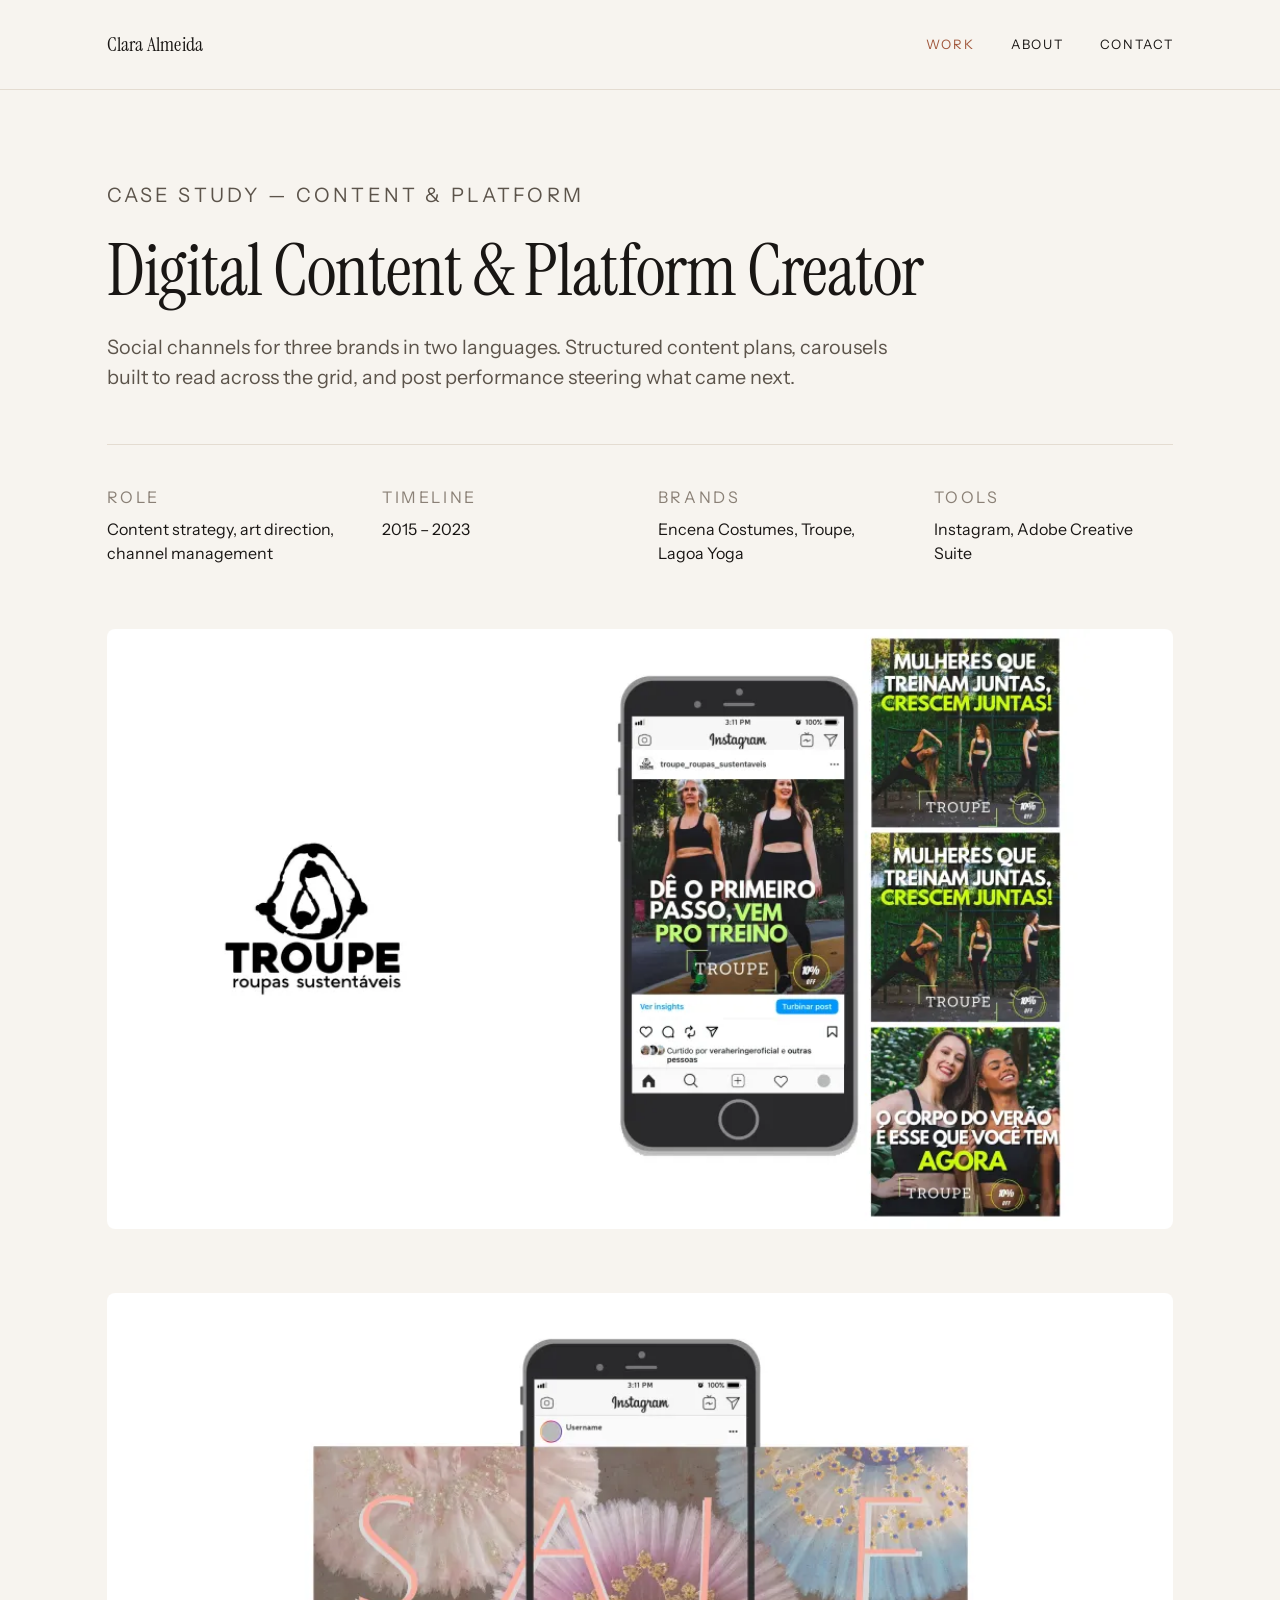
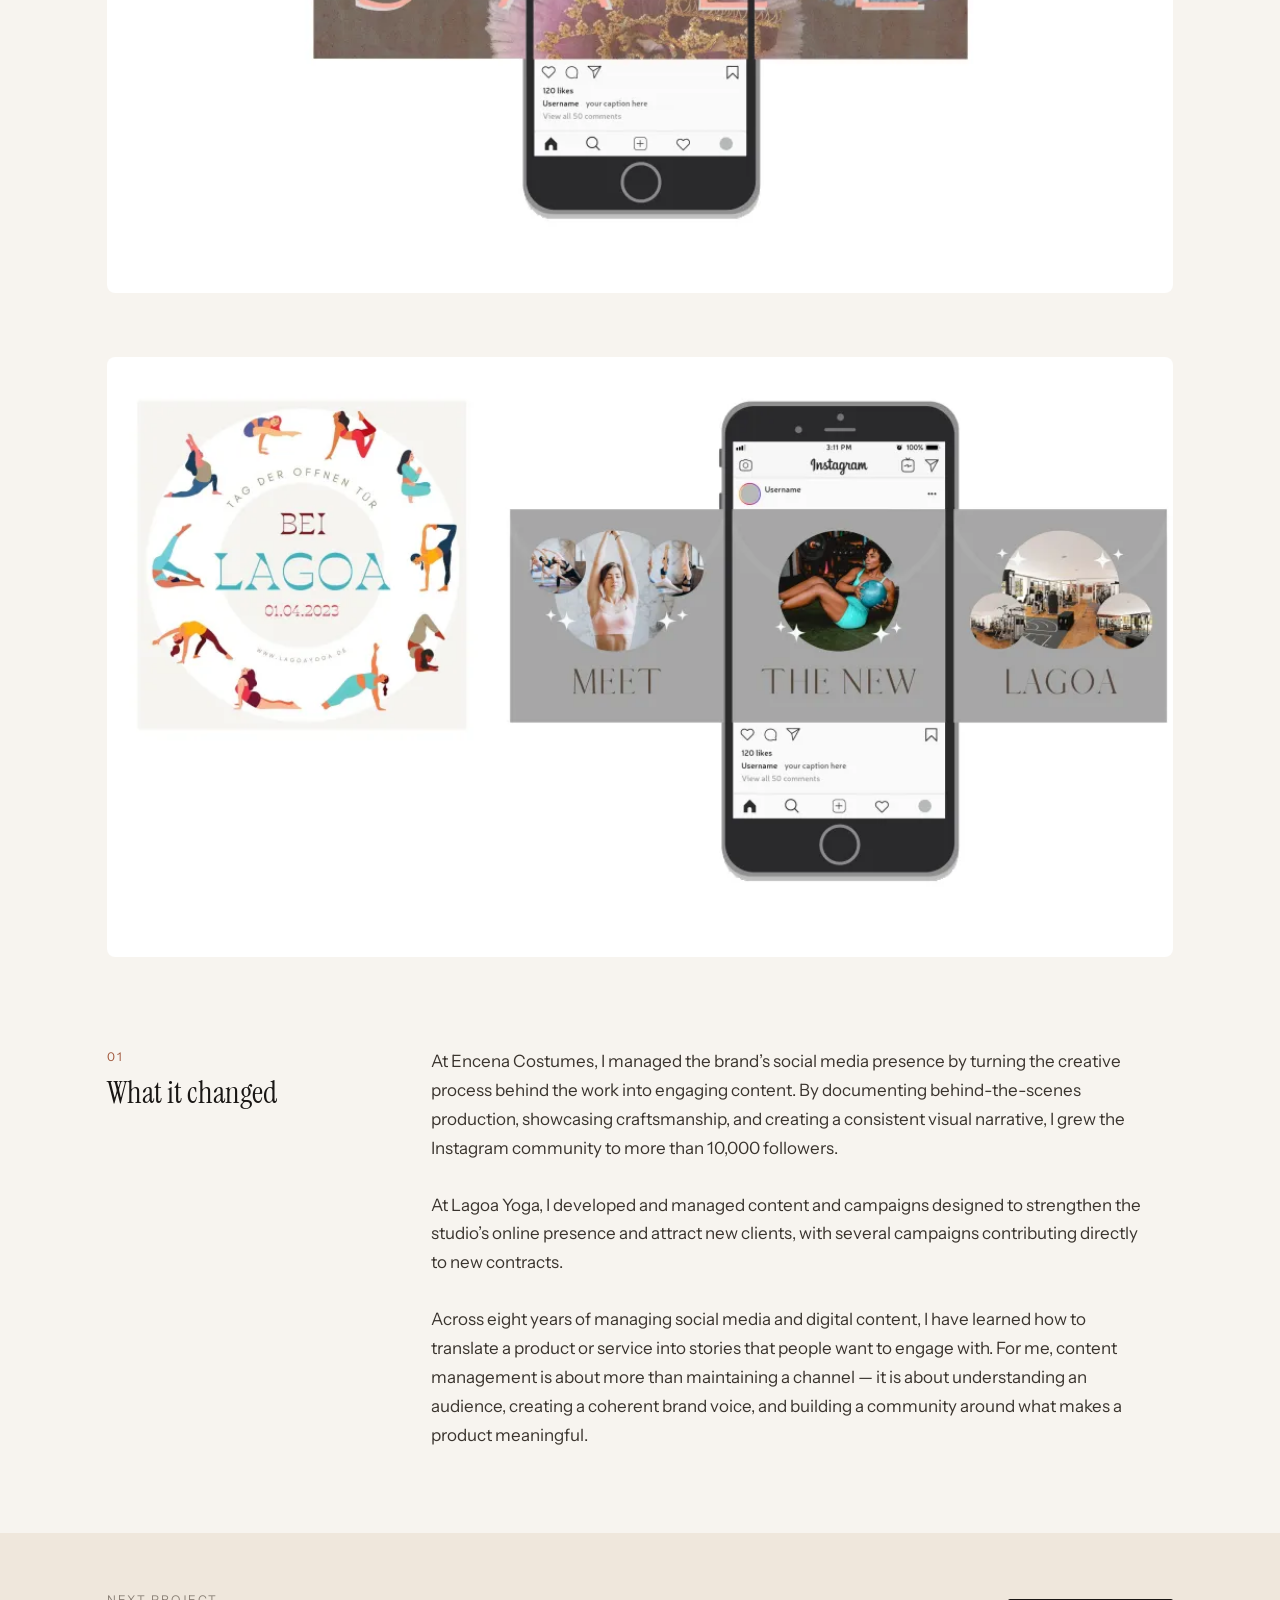
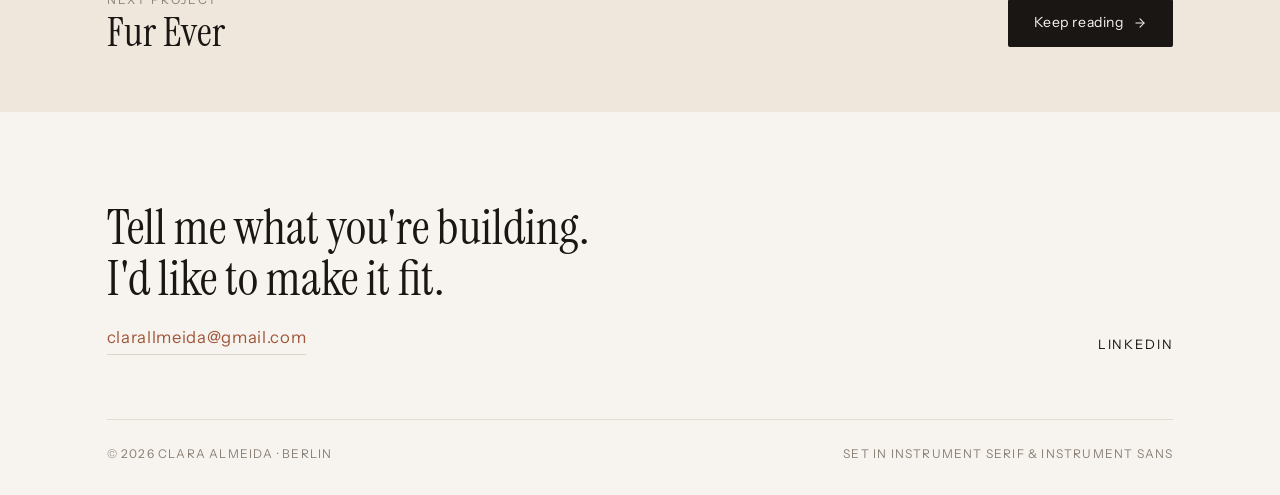
==== digital-content.html @ 54a71d94 "Publish portfolio site Static site for clarallmeida.com: home, work index, about, four case studies " ====
<!doctype html>
<html lang="en" class="no-js">
<head>
<meta charset="utf-8">
<script>document.documentElement.className=document.documentElement.className.replace(/\bno-js\b/,"js");</script>
<meta name="viewport" content="width=device-width, initial-scale=1">
<title>Digital Content &amp; Platform Creator — Clara Almeida</title>
<meta name="description" content="Social channels for three brands in two languages: content strategy, campaign design and platform work for Encena Costumes, Troupe and Lagoa Yoga. By Clara Almeida.">
<link rel="canonical" href="https://clarallmeida.com/digital-content.html">
<link rel="icon" href="favicon-32.png" sizes="32x32" type="image/png">
<link rel="apple-touch-icon" href="apple-touch-icon.png">
<meta property="og:url" content="https://clarallmeida.com/digital-content.html">
<meta property="og:image" content="https://clarallmeida.com/images/og-card.jpg">
<meta property="og:image:width" content="1200">
<meta property="og:image:height" content="630">
<meta property="og:type" content="article">
<meta name="twitter:card" content="summary_large_image">
<link rel="preconnect" href="https://fonts.googleapis.com">
<link rel="preconnect" href="https://fonts.gstatic.com" crossorigin>
<link rel="stylesheet" href="https://fonts.googleapis.com/css2?family=Instrument+Sans:wght@400;500;600&family=Instrument+Serif:ital@0;1&display=swap">
<link rel="stylesheet" href="styles.css">
</head>
<body>

<a class="skip-link" href="#main">Skip to content</a>

<header class="site-header">
  <div class="wrap">
    <a class="wordmark" href="index.html">Clara Almeida</a>
    <button class="nav-toggle" type="button" aria-expanded="false" aria-controls="primary-nav" aria-label="Menu">
      <svg width="22" height="22" viewBox="0 0 24 24" fill="none" stroke="currentColor" stroke-width="1.6" stroke-linecap="round" aria-hidden="true"><path d="M4 7h16"/><path d="M4 12h16"/><path d="M4 17h16"/></svg>
    </button>
    <nav class="nav" id="primary-nav" aria-label="Primary">
      <a href="work.html" aria-current="page">Work</a>
      <a href="about.html">About</a>
      <a href="#contact">Contact</a>
    </nav>
  </div>
</header>

<main id="main">

  <article>

    <div class="wrap cs-head">
      <p class="label">Case study — Content &amp; platform</p>
      <h1>Digital Content &amp; Platform Creator</h1>
      <p>Social channels for three brands in two languages. Structured content plans, carousels built to read across the grid, and post performance steering what came next.</p>
    </div>

    <div class="wrap">
      <div class="cs-meta">
        <div>
          <p class="label">Role</p>
          <p>Content strategy, art direction, channel management</p>
        </div>
        <div>
          <p class="label">Timeline</p>
          <p>2015 – 2023</p>
        </div>
        <div>
          <p class="label">Brands</p>
          <p>Encena Costumes, Troupe, Lagoa Yoga</p>
        </div>
        <div>
          <p class="label">Tools</p>
          <p>Instagram, Adobe Creative Suite</p>
        </div>
      </div>

      <div class="shots">
        <figure class="shot reveal">
          <img src="images/content-troupe.webp" alt="Troupe: the logo, a live Instagram post with its insights panel open, and three campaign posts in Portuguese" width="1024" height="576" loading="lazy">
        </figure>

        <figure class="shot reveal">
          <img src="images/content-ballet.webp" alt="Encena Costumes sale campaign: one photograph of tutus split across three Instagram tiles to spell SALE" width="1024" height="576" loading="lazy">
        </figure>

        <figure class="shot reveal">
          <img src="images/content-lagoa.webp" alt="Lagoa Yoga: an open-day graphic in German and a three-tile carousel reading MEET THE NEW LAGOA" width="1024" height="576" loading="lazy">
        </figure>
      </div>

      <section class="cs-section reveal">
        <div class="cs-section__no">
          <span>01</span>
          <h2>What it changed</h2>
        </div>
        <div class="cs-section__body">
          <p class="prose">At Encena Costumes, I managed the brand’s social media presence by turning the creative process behind the work into engaging content. By documenting behind-the-scenes production, showcasing craftsmanship, and creating a consistent visual narrative, I grew the Instagram community to more than 10,000 followers.</p>
          <p class="prose">At Lagoa Yoga, I developed and managed content and campaigns designed to strengthen the studio’s online presence and attract new clients, with several campaigns contributing directly to new contracts.</p>
          <p class="prose">Across eight years of managing social media and digital content, I have learned how to translate a product or service into stories that people want to engage with. For me, content management is about more than maintaining a channel — it is about understanding an audience, creating a coherent brand voice, and building a community around what makes a product meaningful.</p>
        </div>
      </section>

    </div>

    <nav class="next-project" aria-label="Next project">
      <div class="wrap" style="display:flex; flex-wrap:wrap; align-items:center; justify-content:space-between; gap:32px; width:100%">
        <div>
          <p class="label">Next project</p>
          <h2>Fur Ever</h2>
        </div>
        <a class="btn" href="fur-ever.html">
          Keep reading
          <svg width="14" height="14" viewBox="0 0 24 24" fill="none" stroke="currentColor" stroke-width="1.8" stroke-linecap="round" stroke-linejoin="round" aria-hidden="true"><path d="M5 12h14"/><path d="m12 5 7 7-7 7"/></svg>
        </a>
      </div>
    </nav>

  </article>

</main>

<footer class="site-footer" id="contact">
  <div class="wrap">
    <div class="footer-top">
      <div class="footer-cta">
        <h2>Tell me what you're building.<br>I'd like to make it fit.</h2>
        <a class="link-u" href="mailto:clarallmeida@gmail.com">clarallmeida@gmail.com</a>
      </div>
      <nav class="social" aria-label="Elsewhere">
        <a href="https://www.linkedin.com/in/clarallmeida" rel="me">LinkedIn</a>
      </nav>
    </div>
    <div class="colophon">
      <span>&copy; 2026 Clara Almeida &middot; Berlin</span>
      <span>Set in Instrument Serif &amp; Instrument Sans</span>
    </div>
  </div>
</footer>

<script src="script.js"></script>
</body>
</html>
---- styles.css ----
/* ==========================================================================
   Clara Almeida — portfolio
   Direction A: "Editorial Thread"
   ========================================================================== */

:root {
  /* Palette */
  --paper:      #F7F4EF;
  --paper-2:    #EFE7DC;
  --paper-3:    #E7E4DE;
  --paper-4:    #E3E0D8;
  --ink:        #191614;
  --ink-2:      #3A342E;
  --ink-3:      #5C544B;
  --ink-4:      #8A8076;
  --rule:       #E4DCD1;
  --rule-2:     #DDD5CA;
  --accent:     #A0563A;
  --accent-dim: #D98E5F;

  /* Type */
  --serif: 'Instrument Serif', Georgia, 'Times New Roman', serif;
  --sans:  'Instrument Sans', 'Helvetica Neue', -apple-system, system-ui, sans-serif;

  /* Rhythm */
  --gutter: clamp(20px, 8.33vw, 120px);
  --section: clamp(56px, 8vw, 112px);
  --maxw: 1440px;
}

*, *::before, *::after { box-sizing: border-box; }

html { -webkit-text-size-adjust: 100%; scroll-behavior: smooth; color-scheme: light; }

@media (prefers-reduced-motion: reduce) {
  html { scroll-behavior: auto; }
  *, *::before, *::after {
    animation-duration: 0.01ms !important;
    transition-duration: 0.01ms !important;
  }
}

body {
  margin: 0;
  background: var(--paper);
  color: var(--ink);
  font-family: var(--sans);
  font-size: 17px;
  line-height: 1.6;
  -webkit-font-smoothing: antialiased;
  -moz-osx-font-smoothing: grayscale;
}

h1, h2, h3, h4 { margin: 0; font-weight: 400; }
p { margin: 0; }
ul { margin: 0; padding: 0; list-style: none; }
img, svg { max-width: 100%; height: auto; display: block; }

a { color: inherit; text-decoration: none; transition: color 0.18s ease; }
a:hover { color: var(--accent); }

:focus-visible {
  outline: 2px solid var(--accent);
  outline-offset: 3px;
  border-radius: 1px;
}

.skip-link {
  position: absolute;
  left: -9999px;
  top: 0;
  background: var(--ink);
  color: var(--paper);
  padding: 12px 20px;
  z-index: 100;
}
.skip-link:focus { left: 0; color: var(--paper); }

.wrap { max-width: var(--maxw); margin: 0 auto; padding-inline: var(--gutter); }

/* --------------------------------------------------------------------------
   Type utilities
   -------------------------------------------------------------------------- */

.serif { font-family: var(--serif); }

.label {
  font-size: 12px;
  letter-spacing: 0.16em;
  text-transform: uppercase;
  color: var(--ink-4);
}

.lead {
  font-size: clamp(17px, 1.3vw, 19px);
  line-height: 1.65;
  color: var(--ink-3);
  max-width: 620px;
  text-wrap: pretty;
}

.prose {
  font-size: clamp(17px, 1.3vw, 19px);
  line-height: 1.7;
  color: var(--ink-2);
  max-width: 720px;
  text-wrap: pretty;
}
.prose + .prose { margin-top: 1.4em; }
.prose strong { font-weight: 500; }

/* Placeholders you still have to fill in. Highlighted so they can't ship by
   accident — delete this rule once the real content is in. */
.todo {
  background: rgba(160, 86, 58, 0.10);
  box-shadow: 0 0 0 2px rgba(160, 86, 58, 0.10);
  border-radius: 2px;
}

/* --------------------------------------------------------------------------
   Header
   -------------------------------------------------------------------------- */

.site-header {
  border-bottom: 1px solid var(--rule);
  background: var(--paper);
  position: sticky;
  top: 0;
  z-index: 50;
}

.site-header .wrap {
  display: flex;
  align-items: center;
  justify-content: space-between;
  gap: 24px;
  padding-block: clamp(18px, 2.2vw, 32px);
}

.wordmark {
  font-family: var(--serif);
  font-size: clamp(19px, 1.6vw, 22px);
  letter-spacing: 0.01em;
  white-space: nowrap;
}

.nav {
  display: flex;
  gap: clamp(20px, 2.8vw, 40px);
  font-size: 13px;
  letter-spacing: 0.14em;
  text-transform: uppercase;
}
.nav a[aria-current="page"] { color: var(--accent); }

.nav-toggle {
  display: none;
  width: 44px;
  height: 44px;
  margin-right: -10px;
  align-items: center;
  justify-content: center;
  background: none;
  border: 0;
  color: inherit;
  cursor: pointer;
}

@media (max-width: 720px) {
  .nav-toggle { display: flex; }
  .nav {
    position: absolute;
    left: 0;
    right: 0;
    top: 100%;
    flex-direction: column;
    gap: 0;
    background: var(--paper);
    border-bottom: 1px solid var(--rule);
    padding: 8px var(--gutter) 24px;
    display: none;
  }
  .nav.is-open { display: flex; }
  .nav a { padding-block: 14px; border-bottom: 1px solid var(--rule); }
}

/* --------------------------------------------------------------------------
   Hero
   -------------------------------------------------------------------------- */

.hero {
  display: flex;
  flex-direction: column;
  gap: clamp(20px, 2.6vw, 40px);
  padding-block: clamp(64px, 8.5vw, 128px) clamp(56px, 7.5vw, 112px);
}

.status {
  display: flex;
  align-items: center;
  gap: 12px;
  font-size: 12px;
  letter-spacing: 0.16em;
  text-transform: uppercase;
  color: var(--ink-4);
}
.status::before {
  content: "";
  width: 7px;
  height: 7px;
  border-radius: 50%;
  background: var(--accent);
  flex: none;
}

.hero h1 {
  font-family: var(--serif);
  font-size: clamp(38px, 6vw, 86px);
  line-height: 1.03;
  letter-spacing: -0.015em;
  max-width: 1020px;
  text-wrap: pretty;
}
.hero h1 em { font-style: italic; color: var(--accent); }

.page-head {
  display: flex;
  flex-direction: column;
  gap: clamp(16px, 1.8vw, 24px);
  padding-block: clamp(56px, 7.5vw, 112px) clamp(32px, 4vw, 56px);
}
.page-head h1 {
  font-family: var(--serif);
  font-size: clamp(42px, 5vw, 72px);
  line-height: 1.05;
  letter-spacing: -0.01em;
}

/* --------------------------------------------------------------------------
   Buttons & links
   -------------------------------------------------------------------------- */

.actions {
  display: flex;
  flex-wrap: wrap;
  align-items: center;
  gap: clamp(16px, 2vw, 28px);
  margin-top: 4px;
}

.btn {
  display: inline-flex;
  align-items: center;
  gap: 10px;
  min-height: 48px;
  padding: 0 26px;
  background: var(--ink);
  color: var(--paper);
  border-radius: 2px;
  font-size: 14px;
  letter-spacing: 0.04em;
  transition: background 0.18s ease, color 0.18s ease;
}
.btn:hover { background: var(--accent); color: var(--paper); }
.btn svg { flex: none; }

.link-u {
  display: inline-flex;
  align-items: center;
  gap: 9px;
  font-size: 14px;
  letter-spacing: 0.04em;
  border-bottom: 1px solid var(--rule-2);
  padding-bottom: 3px;
  transition: border-color 0.18s ease, color 0.18s ease;
}
.link-u:hover { border-color: var(--accent); }
.link-u--accent { color: var(--accent); border-bottom-color: transparent; }
.link-u--accent:hover { color: var(--ink); }

.link-arrow svg { transition: transform 0.18s ease; }
.link-arrow:hover svg { transform: translateX(3px); }

/* --------------------------------------------------------------------------
   Section headers
   -------------------------------------------------------------------------- */

.rule-head {
  display: flex;
  align-items: baseline;
  justify-content: space-between;
  gap: 24px;
  border-top: 1px solid var(--ink);
  padding-top: 20px;
}

/* --------------------------------------------------------------------------
   Tags
   -------------------------------------------------------------------------- */

.tags { display: flex; flex-wrap: wrap; gap: 8px; }
.tag {
  font-size: 11px;
  letter-spacing: 0.12em;
  text-transform: uppercase;
  color: var(--ink-3);
  border: 1px solid var(--rule-2);
  padding: 7px 12px;
  border-radius: 2px;
  white-space: nowrap;
}

/* --------------------------------------------------------------------------
   Featured projects (home)
   -------------------------------------------------------------------------- */

.projects {
  display: flex;
  flex-direction: column;
  gap: clamp(56px, 7vw, 96px);
  padding-block: clamp(48px, 5vw, 72px) clamp(64px, 8vw, 120px);
}

/* Two columns: the work on the left, what it is on the right. Collapses to
   a single column on narrow screens. */
.project {
  display: grid;
  grid-template-columns: minmax(0, 1.1fr) minmax(0, 1fr);
  gap: clamp(32px, 5vw, 72px);
  align-items: center;
}

.project__media {
  width: 100%;
  aspect-ratio: 3 / 2;
  background: var(--paper-2);
  overflow: hidden;
  position: relative;
}
.project__media svg,
.project__media img,
.project__media video {
  width: 100%;
  height: 100%;
  object-fit: cover;
  transition: transform 0.6s cubic-bezier(0.2, 0.7, 0.3, 1);
}
.project:hover .project__media svg,
.project:hover .project__media img,
.project:hover .project__media video { transform: scale(1.02); }

.project__meta {
  display: flex;
  flex-direction: column;
  align-items: flex-start;
  gap: clamp(20px, 2.4vw, 32px);
}
.project__text { display: flex; flex-direction: column; gap: 12px; max-width: 620px; }
.project__text h2 {
  font-family: var(--serif);
  font-size: clamp(30px, 3vw, 42px);
  line-height: 1.1;
}
.project__text p { font-size: clamp(16px, 1.25vw, 18px); line-height: 1.6; color: var(--ink-3); }

.project__side {
  display: flex;
  flex-direction: column;
  align-items: flex-start;
  gap: 18px;
  flex: none;
}

/* A card that runs full width instead: what it is on top, the work beneath.
   Suits landscape media, where two columns would only shrink it. */
.project--stacked {
  grid-template-columns: 1fr;
  gap: clamp(24px, 3vw, 40px);
}
/* Match the media box to the footage, so nothing is cropped off the sides. */
.project--stacked .project__media { aspect-ratio: 1280 / 1000; }
.project--stacked .project__meta {
  order: 1;
  flex-direction: row;
  align-items: flex-start;
  justify-content: space-between;
  gap: clamp(24px, 4vw, 64px);
}
.project--stacked .project__media { order: 2; }
.project--stacked .project__side { align-items: flex-end; }

@media (max-width: 900px) {
  .project { grid-template-columns: 1fr; gap: 28px; }
  .project--stacked .project__meta {
    flex-direction: column;
    align-items: flex-start;
    gap: 20px;
  }
  .project--stacked .project__side { align-items: flex-start; }
}

/* --------------------------------------------------------------------------
   Work index
   -------------------------------------------------------------------------- */

.filters { display: flex; flex-wrap: wrap; gap: 10px; padding-bottom: 40px; }
.filter {
  font-size: 12px;
  letter-spacing: 0.12em;
  text-transform: uppercase;
  color: var(--ink-3);
  border: 1px solid var(--rule-2);
  background: none;
  padding: 10px 16px;
  border-radius: 2px;
  cursor: pointer;
  font-family: inherit;
  transition: background 0.18s ease, color 0.18s ease, border-color 0.18s ease;
}
.filter:hover { border-color: var(--ink-4); }
.filter[aria-pressed="true"] {
  background: var(--ink);
  color: var(--paper);
  border-color: var(--ink);
}

.index { display: flex; flex-direction: column; padding-bottom: 40px; }

.index__row {
  display: grid;
  grid-template-columns: 56px minmax(0, 1fr) minmax(0, 1fr) minmax(200px, 220px) 40px;
  gap: clamp(16px, 2.2vw, 32px);
  align-items: center;
  border-top: 1px solid var(--rule);
  padding-block: 30px;
  transition: background 0.18s ease;
}
.index__row:first-child { border-top-color: var(--ink); }
.index__row:last-child { border-bottom: 1px solid var(--rule); }
.index__row:hover { background: rgba(160, 86, 58, 0.035); }
.index__row[hidden] { display: none; }

.index__no { font-size: 12px; letter-spacing: 0.1em; color: var(--ink-4); }
.index__row h2 {
  font-family: var(--serif);
  font-size: clamp(26px, 2.4vw, 34px);
  line-height: 1.15;
}
.index__row p { font-size: 15px; line-height: 1.55; color: var(--ink-3); }
.index__go { justify-self: end; color: var(--accent); }
.index__go svg { transition: transform 0.18s ease; }
.index__row:hover .index__go svg { transform: translate(2px, -2px); }

@media (max-width: 1024px) {
  .index__row {
    grid-template-columns: 40px minmax(0, 1fr) 40px;
    row-gap: 12px;
    align-items: start;
  }
  .index__no { grid-row: 1; }
  .index__row h2 { grid-column: 2; }
  .index__row p { grid-column: 2; }
  .index__row .tags { grid-column: 2; }
  .index__go { grid-column: 3; grid-row: 1; }
}

/* --------------------------------------------------------------------------
   Dark bands
   -------------------------------------------------------------------------- */

.band-dark {
  background: var(--ink);
  color: var(--paper);
  padding-block: clamp(56px, 7vw, 96px);
}
.band-dark .label { color: var(--ink-4); }
.band-dark a { color: var(--paper); }
.band-dark a:hover { color: var(--accent-dim); }

.cols-3 {
  display: grid;
  grid-template-columns: repeat(3, minmax(0, 1fr));
  gap: clamp(28px, 4vw, 56px);
}
.cols-2 {
  display: grid;
  grid-template-columns: repeat(2, minmax(0, 1fr));
  gap: clamp(28px, 4vw, 56px);
}
.col { display: flex; flex-direction: column; gap: 12px; }
.col p { font-size: clamp(16px, 1.2vw, 17px); line-height: 1.55; }

@media (max-width: 860px) {
  .cols-3, .cols-2 { grid-template-columns: 1fr; }
}

/* --------------------------------------------------------------------------
   Case study
   -------------------------------------------------------------------------- */

.cs-head { padding-block: clamp(64px, 7vw, 104px) clamp(32px, 4vw, 56px); }
.cs-head h1 {
  font-family: var(--serif);
  font-size: clamp(44px, 5.6vw, 80px);
  line-height: 1.02;
  letter-spacing: -0.015em;
  margin-block: 24px;
}
.cs-head p {
  font-size: clamp(18px, 1.55vw, 22px);
  line-height: 1.55;
  color: var(--ink-3);
  max-width: 780px;
  text-wrap: pretty;
}

.cs-meta {
  display: grid;
  grid-template-columns: repeat(4, minmax(0, 1fr));
  gap: clamp(20px, 2.8vw, 40px);
  border-top: 1px solid var(--rule);
  padding-block: 40px clamp(48px, 5vw, 72px);
}
.cs-meta div { display: flex; flex-direction: column; gap: 8px; }
.cs-meta p { font-size: 16px; line-height: 1.5; }

@media (max-width: 720px) {
  .cs-meta { grid-template-columns: repeat(2, minmax(0, 1fr)); }
}

.cs-hero {
  width: 100%;
  aspect-ratio: 20 / 11;
  background: var(--paper-2);
  margin-bottom: clamp(56px, 7vw, 96px);
}
.cs-hero svg,
.cs-hero img,
.cs-hero video { width: 100%; height: 100%; object-fit: cover; }

/* Hero as a row of real screens rather than one cropped image. The middle
   one stands tallest; on a narrow screen three phones would be unreadable,
   so only that one stays. */
.cs-hero--screens {
  display: flex;
  align-items: center;
  justify-content: center;
  gap: clamp(14px, 3vw, 48px);
  padding: clamp(16px, 3vw, 40px);
}
/* These are transparent PNGs cut off their black ground, so they need no
   clipping — width follows the image's own shape. */
.cs-hero--screens img { height: 72%; width: auto; flex: none; object-fit: contain; }
.cs-hero--screens img.is-lead { height: 96%; }

@media (max-width: 700px) {
  .cs-hero--screens { aspect-ratio: 4 / 5; }
  .cs-hero--screens img:not(.is-lead) { display: none; }
  .cs-hero--screens img.is-lead { height: 92%; }
}

.cs-section {
  display: grid;
  grid-template-columns: minmax(0, 260px) minmax(0, 1fr);
  gap: clamp(24px, 5vw, 80px);
  padding-bottom: clamp(56px, 6.5vw, 88px);
}
.cs-section__no { display: flex; flex-direction: column; gap: 10px; }
.cs-section__no span {
  font-size: 12px;
  letter-spacing: 0.16em;
  text-transform: uppercase;
  color: var(--accent);
}
.cs-section__no h2 {
  font-family: var(--serif);
  font-size: clamp(26px, 2.4vw, 34px);
  line-height: 1.12;
}
.cs-section__body { display: flex; flex-direction: column; gap: 28px; }
/* This is a flex column with its own gap, so the adjacent-sibling margin on
   .prose stacks on top of it and double-spaces the paragraphs. */
.cs-section__body .prose + .prose { margin-top: 0; }

@media (max-width: 860px) {
  .cs-section { grid-template-columns: 1fr; }
}

.stats {
  display: flex;
  flex-wrap: wrap;
  gap: clamp(28px, 4vw, 56px);
  border-top: 1px solid var(--rule);
  padding-top: 32px;
}
.stat { display: flex; flex-direction: column; gap: 6px; max-width: 200px; }
.stat b {
  font-family: var(--serif);
  font-weight: 400;
  font-size: clamp(36px, 3.4vw, 46px);
  line-height: 1.1;
  color: var(--accent);
}
.stat span { font-size: 13px; line-height: 1.5; color: var(--ink-4); }
.stats--plain .stat b { color: var(--ink); }

.findings {
  display: grid;
  grid-template-columns: repeat(3, minmax(0, 1fr));
  gap: clamp(16px, 1.8vw, 24px);
}

/* Four findings read better as two pairs than as a row of three and an
   orphan. Declared before the narrow-screen rule so that still wins. */
.findings--pairs { grid-template-columns: repeat(2, minmax(0, 1fr)); }
.finding {
  display: flex;
  flex-direction: column;
  gap: 12px;
  background: var(--paper-2);
  padding: clamp(20px, 2.2vw, 28px);
}
.finding span {
  font-size: 11px;
  letter-spacing: 0.14em;
  text-transform: uppercase;
  color: var(--ink-4);
}
.finding p { font-size: 16px; line-height: 1.6; color: var(--ink-2); }

@media (max-width: 860px) { .findings { grid-template-columns: 1fr; } }

.note { font-size: 14px; line-height: 1.6; color: var(--ink-4); max-width: 720px; }

.pullquote__quote {
  font-family: var(--serif);
  font-size: clamp(28px, 3.4vw, 46px);
  line-height: 1.2;
  max-width: 940px;
  text-wrap: pretty;
}

.screens {
  display: grid;
  grid-template-columns: repeat(3, minmax(0, 1fr));
  gap: clamp(20px, 2.4vw, 32px);
  padding-bottom: clamp(56px, 7vw, 96px);
}
.screen { display: flex; flex-direction: column; gap: 20px; }
.screen__frame {
  aspect-ratio: 5 / 6;
  background: var(--paper-2);
  display: flex;
  align-items: center;
  justify-content: center;
  padding: 40px;
}
.screen:nth-child(2) .screen__frame { background: var(--paper-3); }
.screen:nth-child(3) .screen__frame { background: var(--paper-4); }
.screen__frame svg { width: auto; height: 100%; }
.screen__frame img,
.screen__frame video { width: 100%; height: 100%; object-fit: contain; }
.screen__cap { display: flex; flex-direction: column; gap: 8px; }
.screen__cap span {
  font-size: 11px;
  letter-spacing: 0.14em;
  text-transform: uppercase;
  color: var(--ink-4);
}
.screen__cap p { font-size: 16px; line-height: 1.6; color: var(--ink-2); }

@media (max-width: 860px) { .screens { grid-template-columns: 1fr; } }

/* Wide variant, for desktop-app screens that would be cropped by the
   portrait phone frame. */
.screens--wide .screen__frame { aspect-ratio: 16 / 10; padding: clamp(16px, 1.6vw, 24px); }
.screens--wide .screen__frame svg { width: 100%; height: auto; }

/* A portrait demo inside a landscape card. The recording is a phone mockup
   on a black ground; .phone matches the mockup's aspect and corner radius so
   the black corners are clipped and the card's own paper shows through.
   pointer-events lets the click reach the link underneath. */
.project__media--stage {
  /* portrait content — a tall box wastes far less room than a wide one */
  aspect-ratio: 4 / 5;
  background: var(--paper-2);
  display: flex;
  align-items: center;
  justify-content: center;
  /* let the phone sit in the band rather than fill it edge to edge */
  padding: clamp(20px, 3.5vw, 48px);
}
.project__media--stage .phone {
  height: 100%;
  transition: transform 0.6s cubic-bezier(0.2, 0.7, 0.3, 1);
}
.project:hover .project__media--stage .phone { transform: scale(1.02); }
.project:hover .project__media--stage video { transform: none; }
.project__media video { pointer-events: none; }

.phone {
  display: block;
  aspect-ratio: 480 / 1002;
  border-radius: 16.5% / 7.9%;
  overflow: hidden;
}
.phone video,
.phone img { width: 100%; height: 100%; object-fit: cover; }

/* the case-study screen frames hold a phone still rather than a wireframe */
.screen__frame .phone { height: 100%; }

/* Standalone demo figure in a case study. */
.demo {
  display: flex;
  flex-direction: column;
  align-items: center;
  gap: 20px;
  margin: 0;
  padding-bottom: clamp(56px, 7vw, 96px);
}
.demo__frame {
  width: min(300px, 74%);
  aspect-ratio: 480 / 1002;
  border-radius: 16.5% / 7.9%;
  overflow: hidden;
}
.demo__frame video { width: 100%; height: 100%; object-fit: cover; }

/* Sound control for demos that carry audio. Autoplay is only allowed while
   muted, so the video starts silent and this is the way in. */
.demo__frame { position: relative; }
.sound-toggle {
  position: absolute;
  right: 14px;
  bottom: 14px;
  display: inline-flex;
  align-items: center;
  gap: 8px;
  padding: 9px 15px;
  border: 0;
  border-radius: 999px;
  background: rgba(25, 22, 20, 0.72);
  color: var(--paper);
  font-family: inherit;
  font-size: 11px;
  letter-spacing: 0.12em;
  text-transform: uppercase;
  cursor: pointer;
  transition: background 0.18s ease;
}
.sound-toggle:hover { background: rgba(25, 22, 20, 0.92); }
.sound-toggle svg { flex: none; }
.demo__cap {
  display: flex;
  flex-direction: column;
  gap: 8px;
  max-width: 520px;
  text-align: center;
}
.demo__cap span {
  font-size: 11px;
  letter-spacing: 0.14em;
  text-transform: uppercase;
  color: var(--ink-4);
}
.demo__cap p { font-size: 16px; line-height: 1.6; color: var(--ink-2); }

/* Desktop screenshots shown at a size you can actually read, one per row,
   with no frame around them — the app already has its own edges. */
.shots {
  display: flex;
  flex-direction: column;
  gap: clamp(40px, 5vw, 72px);
  padding-bottom: clamp(56px, 7vw, 96px);
}
.shot { display: flex; flex-direction: column; gap: 16px; margin: 0; }
.shot img {
  width: 100%;
  height: auto;
  display: block;
  border-radius: 8px;
  background: var(--paper-2);
}
.shot__cap { display: flex; flex-direction: column; gap: 8px; max-width: 640px; }
.shot__cap span {
  font-size: 11px;
  letter-spacing: 0.14em;
  text-transform: uppercase;
  color: var(--ink-4);
}
.shot__cap p { font-size: 16px; line-height: 1.6; color: var(--ink-2); }

/* A landscape demo (a desktop app) rather than a phone. */
.demo--wide .demo__frame {
  width: min(880px, 100%);
  aspect-ratio: 1280 / 1000;
  border-radius: 8px;
}

/* Demos shot on a camera rather than captured from a screen. */
.demo--wide.demo--16x9 .demo__frame { aspect-ratio: 16 / 9; }

/* A hero that is one wide screenshot, shown whole on the band rather than
   cropped to fill it. */
.cs-hero--shot {
  display: flex;
  align-items: center;
  justify-content: center;
  padding: clamp(16px, 3vw, 48px);
}
.cs-hero--shot img {
  width: auto;
  height: 100%;
  max-width: 100%;
  object-fit: contain;
  border-radius: 8px;
  box-shadow: 0 18px 40px rgba(25, 22, 20, 0.10);
}

.next-project {
  display: flex;
  flex-wrap: wrap;
  align-items: center;
  justify-content: space-between;
  gap: 32px;
  background: var(--paper-2);
  padding-block: clamp(40px, 4.5vw, 64px);
}
.next-project h2 {
  font-family: var(--serif);
  font-size: clamp(30px, 3.2vw, 44px);
  line-height: 1.1;
}

/* --------------------------------------------------------------------------
   About
   -------------------------------------------------------------------------- */

.about-top {
  display: grid;
  grid-template-columns: minmax(0, 1fr) minmax(0, 460px);
  gap: clamp(32px, 6vw, 96px);
  align-items: start;
  padding-block: clamp(56px, 7.5vw, 112px) clamp(56px, 6.5vw, 96px);
}
.about-top h1 {
  font-family: var(--serif);
  font-size: clamp(36px, 4.6vw, 66px);
  line-height: 1.06;
  letter-spacing: -0.01em;
  margin-bottom: 32px;
  text-wrap: pretty;
}
.portrait { display: flex; flex-direction: column; gap: 20px; }
.portrait__frame { aspect-ratio: 23 / 28; background: var(--paper-2); }
.portrait__frame svg,
.portrait__frame img,
.portrait__frame video { width: 100%; height: 100%; object-fit: cover; }
.portrait p { font-size: 13px; line-height: 1.6; color: var(--ink-4); }

@media (max-width: 900px) {
  .about-top { grid-template-columns: 1fr; }
  .portrait__frame { max-width: 420px; }
}

.split {
  display: grid;
  grid-template-columns: minmax(0, 260px) minmax(0, 1fr);
  gap: clamp(20px, 5vw, 80px);
  padding-block: clamp(48px, 6vw, 88px) clamp(40px, 5vw, 72px);
}
@media (max-width: 860px) { .split { grid-template-columns: 1fr; gap: 20px; } }

.pillars h3 {
  font-family: var(--serif);
  font-size: clamp(24px, 2.2vw, 30px);
  line-height: 1.15;
}
.band-dark .pillars p { color: #D6CCBE; }

.toolkit { display: grid; grid-template-columns: repeat(3, minmax(0, 1fr)); gap: clamp(24px, 3.2vw, 48px); }
.toolkit .col span { font-size: 11px; letter-spacing: 0.14em; text-transform: uppercase; color: var(--accent); }
.toolkit .col p { font-size: 16px; line-height: 1.8; color: var(--ink-2); }
@media (max-width: 860px) { .toolkit { grid-template-columns: 1fr; } }

.timeline { display: flex; flex-direction: column; }
.timeline__row {
  display: grid;
  grid-template-columns: minmax(0, 1fr) auto;
  gap: 24px;
  align-items: baseline;
  border-top: 1px solid var(--rule);
  padding-block: 22px;
}
.timeline__row:last-child { border-bottom: 1px solid var(--rule); }
.timeline__row p { font-size: 17px; line-height: 1.5; }
.timeline__row span { font-size: 15px; color: var(--ink-4); white-space: nowrap; }

/* --------------------------------------------------------------------------
   Footer
   -------------------------------------------------------------------------- */

.site-footer { padding-block: clamp(56px, 7vw, 96px) 32px; }
.site-footer .wrap > .footer-top {
  display: flex;
  flex-wrap: wrap;
  align-items: flex-end;
  justify-content: space-between;
  gap: clamp(28px, 4vw, 64px);
}
.footer-cta { display: flex; flex-direction: column; gap: 20px; align-items: flex-start; }
.footer-cta h2 {
  font-family: var(--serif);
  font-size: clamp(30px, 3.8vw, 52px);
  line-height: 1.05;
  text-wrap: pretty;
}
.footer-cta a { font-size: clamp(16px, 1.3vw, 17px); color: var(--accent); }

.social {
  display: flex;
  flex-wrap: wrap;
  gap: clamp(20px, 2.4vw, 32px);
  font-size: 13px;
  letter-spacing: 0.14em;
  text-transform: uppercase;
}

.colophon {
  margin-top: clamp(40px, 5vw, 72px);
  padding-top: 24px;
  border-top: 1px solid var(--rule);
  font-size: 12px;
  letter-spacing: 0.1em;
  text-transform: uppercase;
  color: var(--ink-4);
  display: flex;
  flex-wrap: wrap;
  justify-content: space-between;
  gap: 12px;
}

/* --------------------------------------------------------------------------
   Reveal on scroll
   -------------------------------------------------------------------------- */

/* Scoped to .js so content is never hidden when scripting is off. */
.js .reveal {
  opacity: 0;
  transform: translateY(18px);
  transition: opacity 0.7s ease, transform 0.7s cubic-bezier(0.2, 0.7, 0.3, 1);
}
.js .reveal.is-in { opacity: 1; transform: none; }

@media (prefers-reduced-motion: reduce) {
  .js .reveal { opacity: 1; transform: none; }
}

/* the header is sticky, so anchored targets need clearance under it */
:target { scroll-margin-top: 100px; }

/* Digital content: the phone composite is 2259x1332, so match the box to it
   rather than letting a 3:2 crop shave the outer two phones. */
.project__media--phones { aspect-ratio: 2259 / 1332; background: #fff; }
.project__media--phones img { object-fit: contain; }
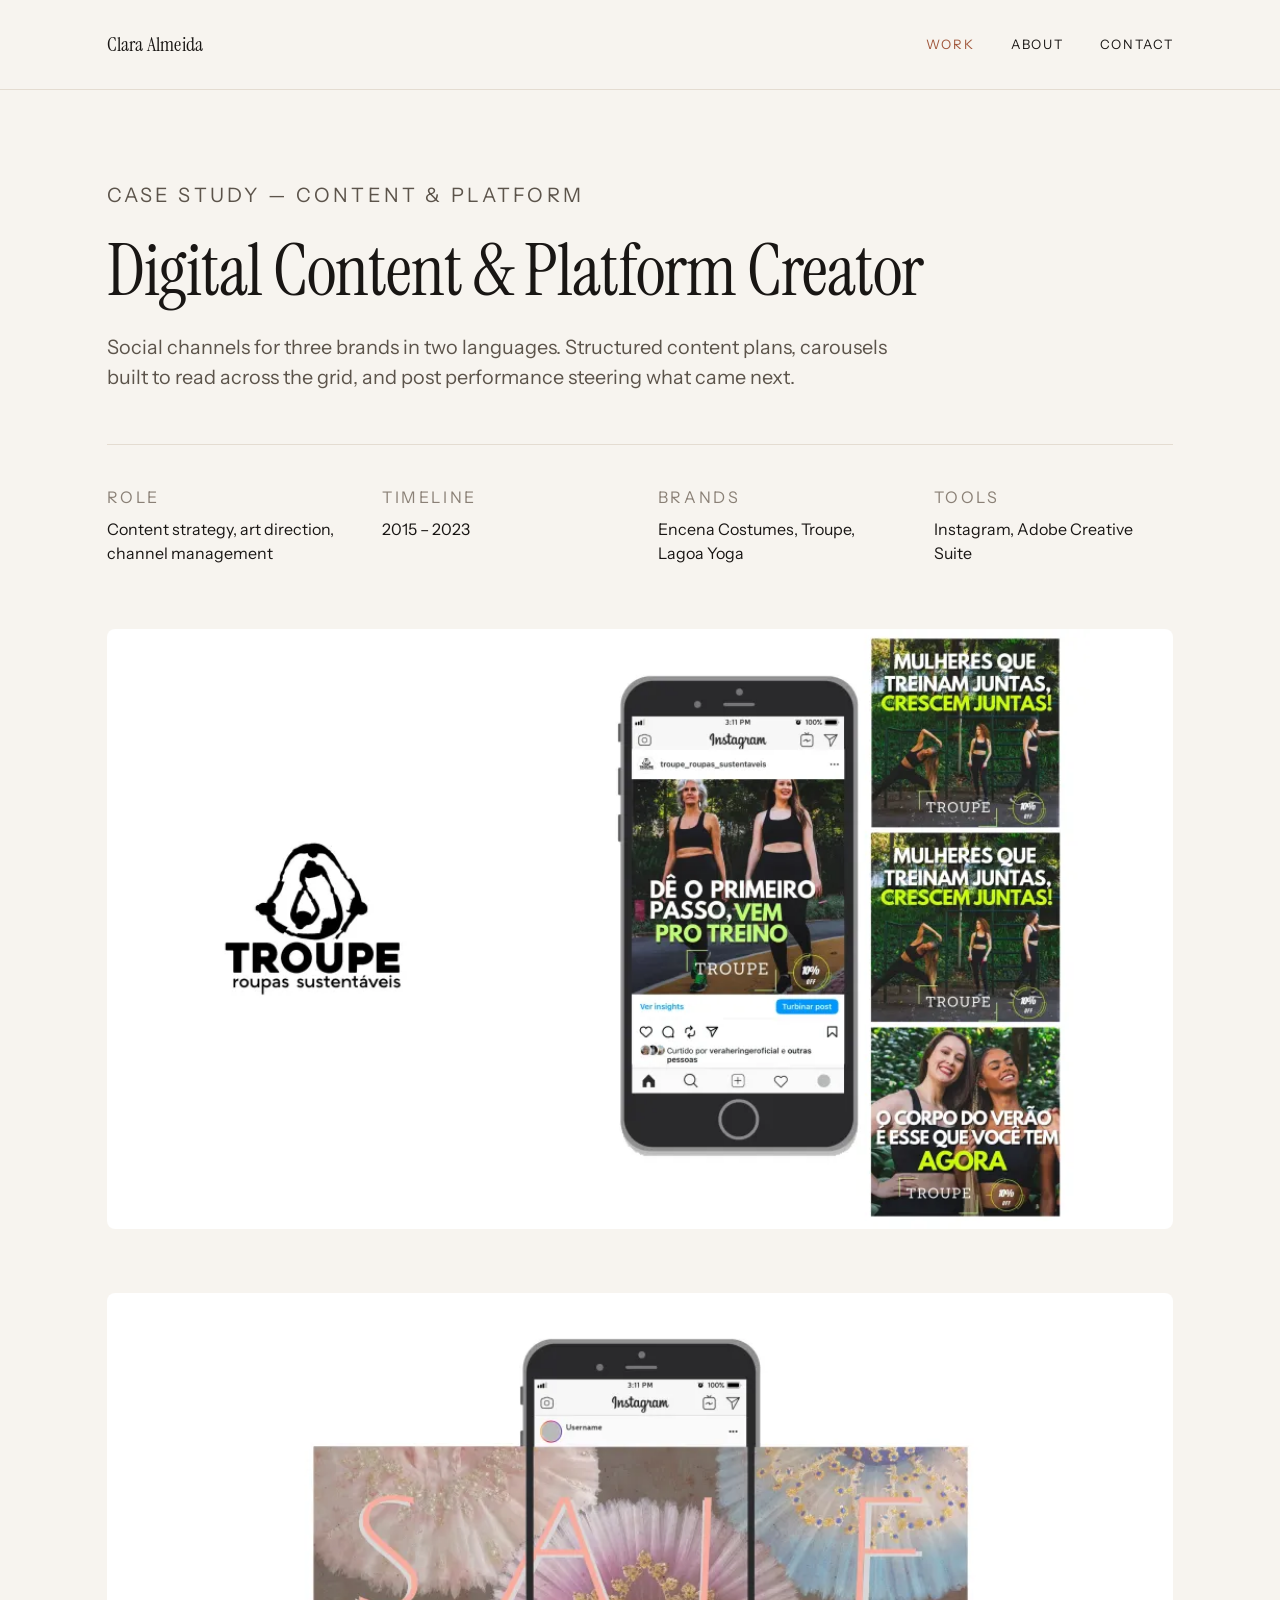
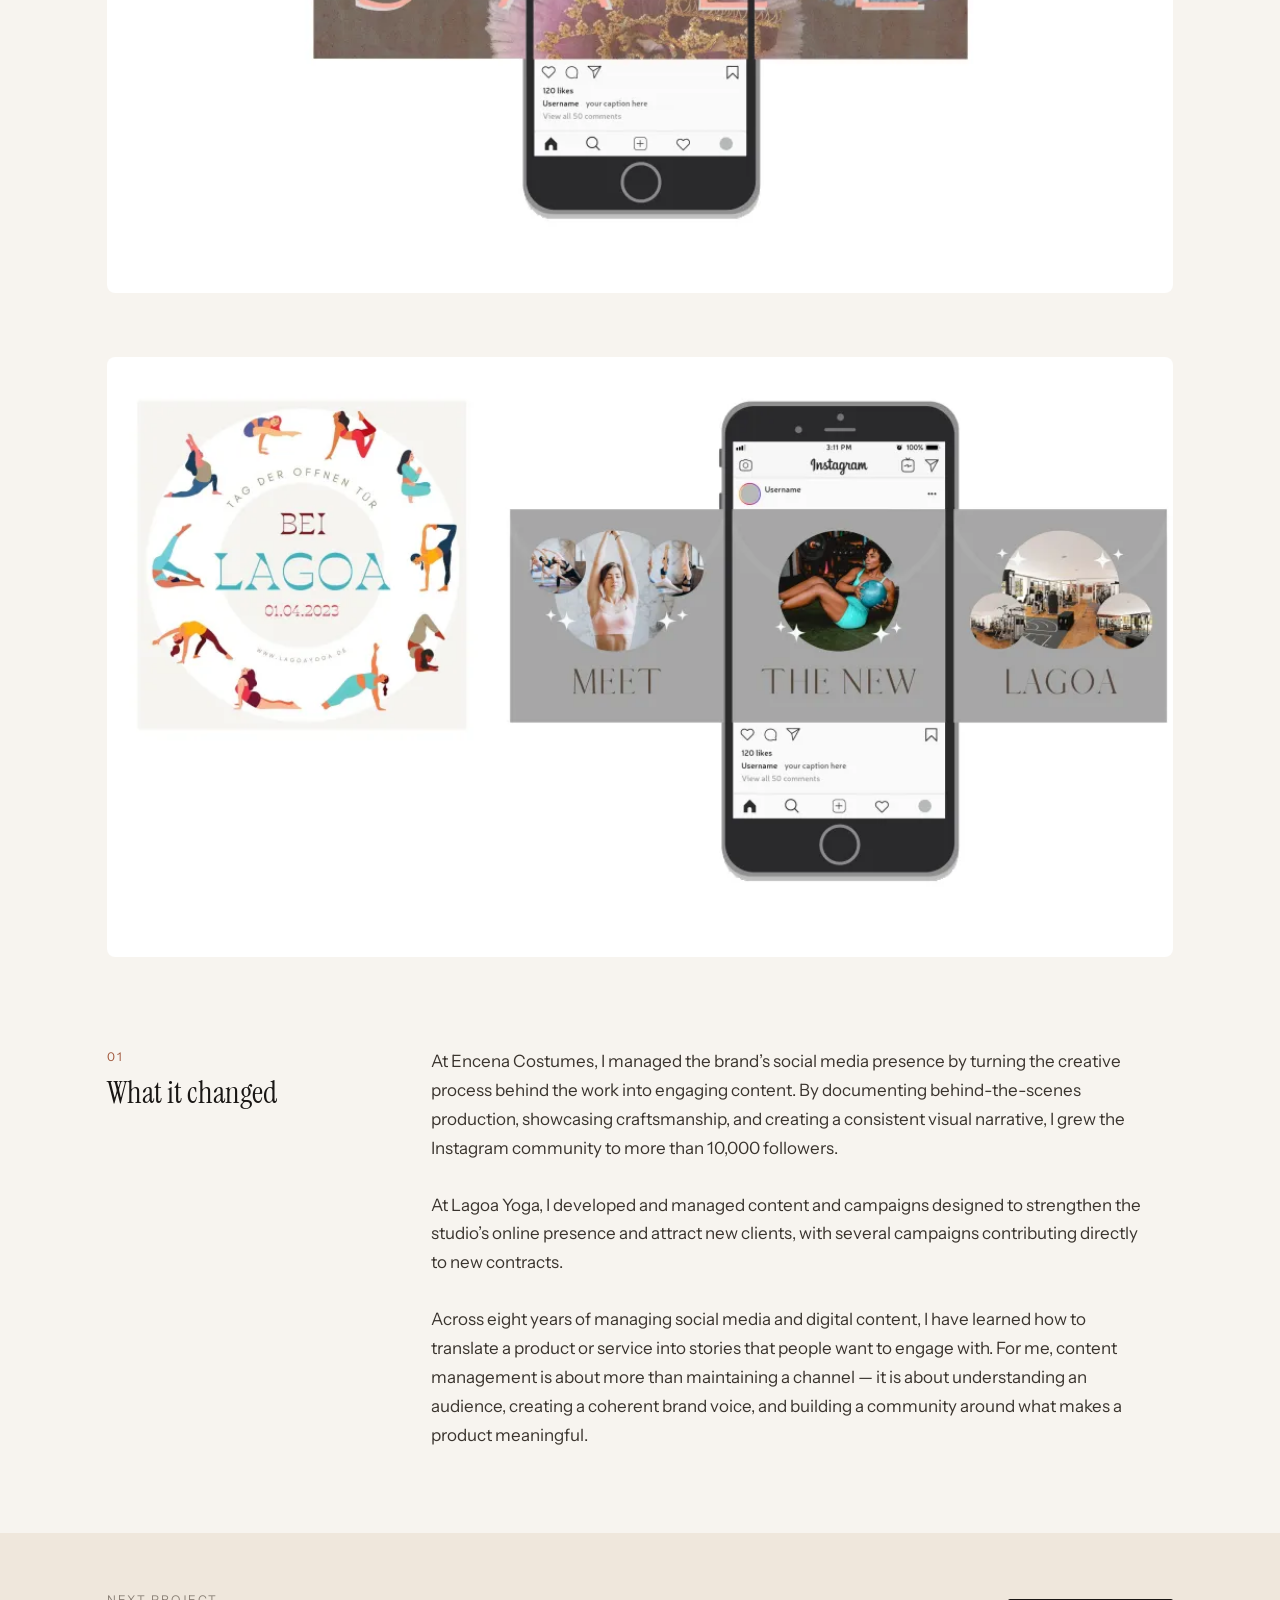
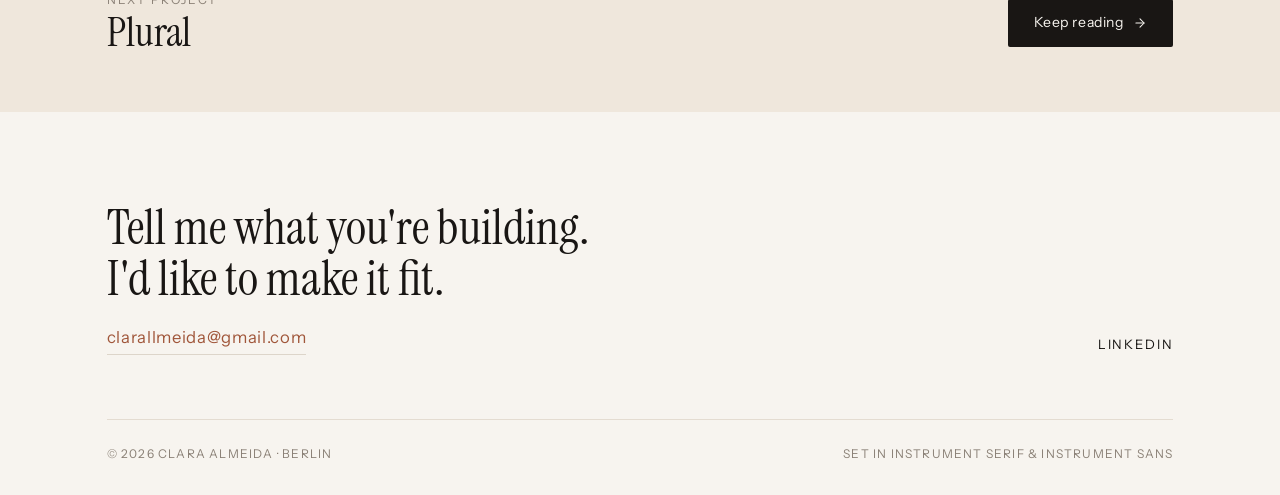
==== commit fc78a46e: "Add the Plural case study An open, multilingual cultural map of Berlin: 63 entries across 12 Bezirke" ====
--- a/digital-content.html
+++ b/digital-content.html
@@ -100,9 +100,9 @@
       <div class="wrap" style="display:flex; flex-wrap:wrap; align-items:center; justify-content:space-between; gap:32px; width:100%">
         <div>
           <p class="label">Next project</p>
-          <h2>Fur Ever</h2>
+          <h2>Plural</h2>
         </div>
-        <a class="btn" href="fur-ever.html">
+        <a class="btn" href="plural.html">
           Keep reading
           <svg width="14" height="14" viewBox="0 0 24 24" fill="none" stroke="currentColor" stroke-width="1.8" stroke-linecap="round" stroke-linejoin="round" aria-hidden="true"><path d="M5 12h14"/><path d="m12 5 7 7-7 7"/></svg>
         </a>
--- a/styles.css
+++ b/styles.css
@@ -683,6 +683,9 @@
 .project__media--stage {
   /* portrait content — a tall box wastes far less room than a wide one */
   aspect-ratio: 4 / 5;
+  /* ...but on a wide screen 4:5 makes the tile taller than the viewport is
+     comfortable with (81% of it at 1440x900), so cap the height. */
+  max-height: min(62vh, 560px);
   background: var(--paper-2);
   display: flex;
   align-items: center;
@@ -965,3 +968,8 @@
 .project__media--phones { aspect-ratio: 2259 / 1332; background: #fff; }
 .project__media--phones img { object-fit: contain; }
 
+
+/* The Plural map is 1600x1061 — squarer than the default 20:11 hero band, so
+   it sat small inside it. Match the band to the image; a dense map needs the
+   pixels more than the band needs its proportions. */
+.cs-hero--plural { aspect-ratio: 1600 / 1061; }
